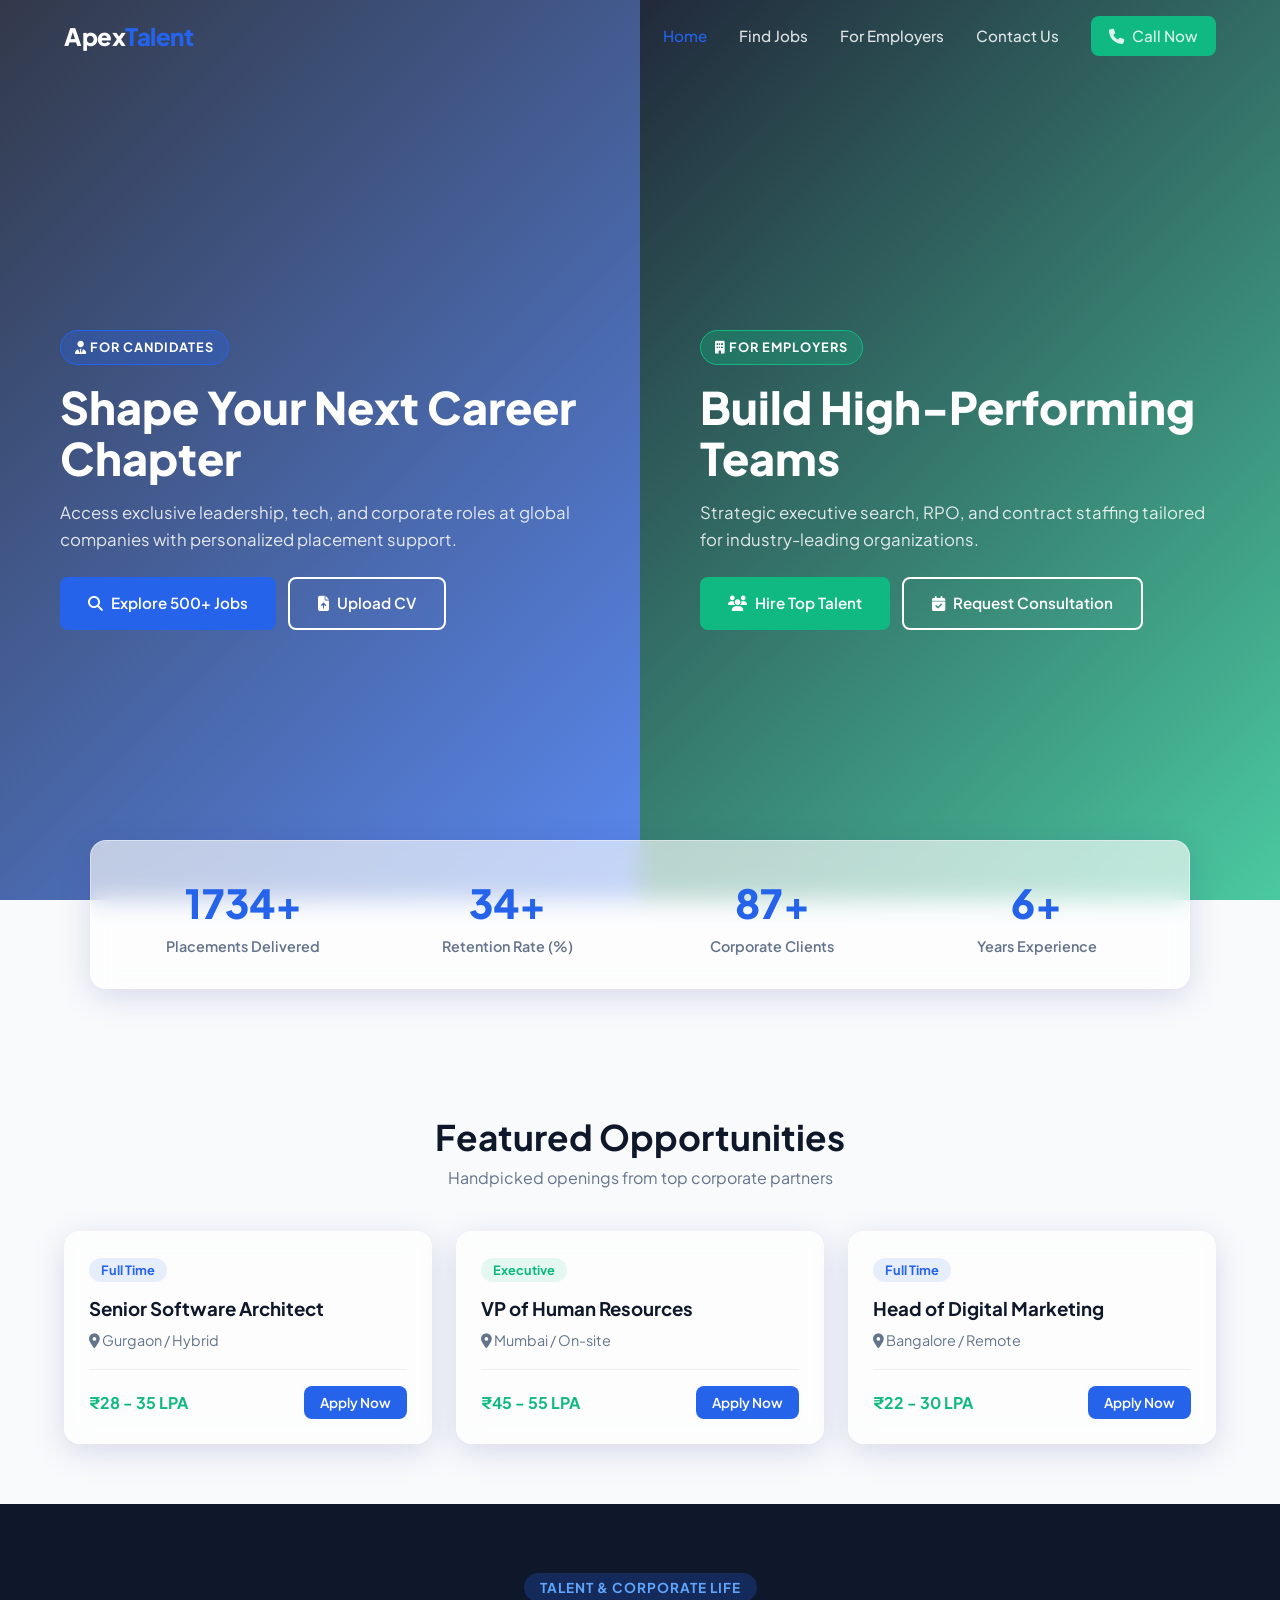
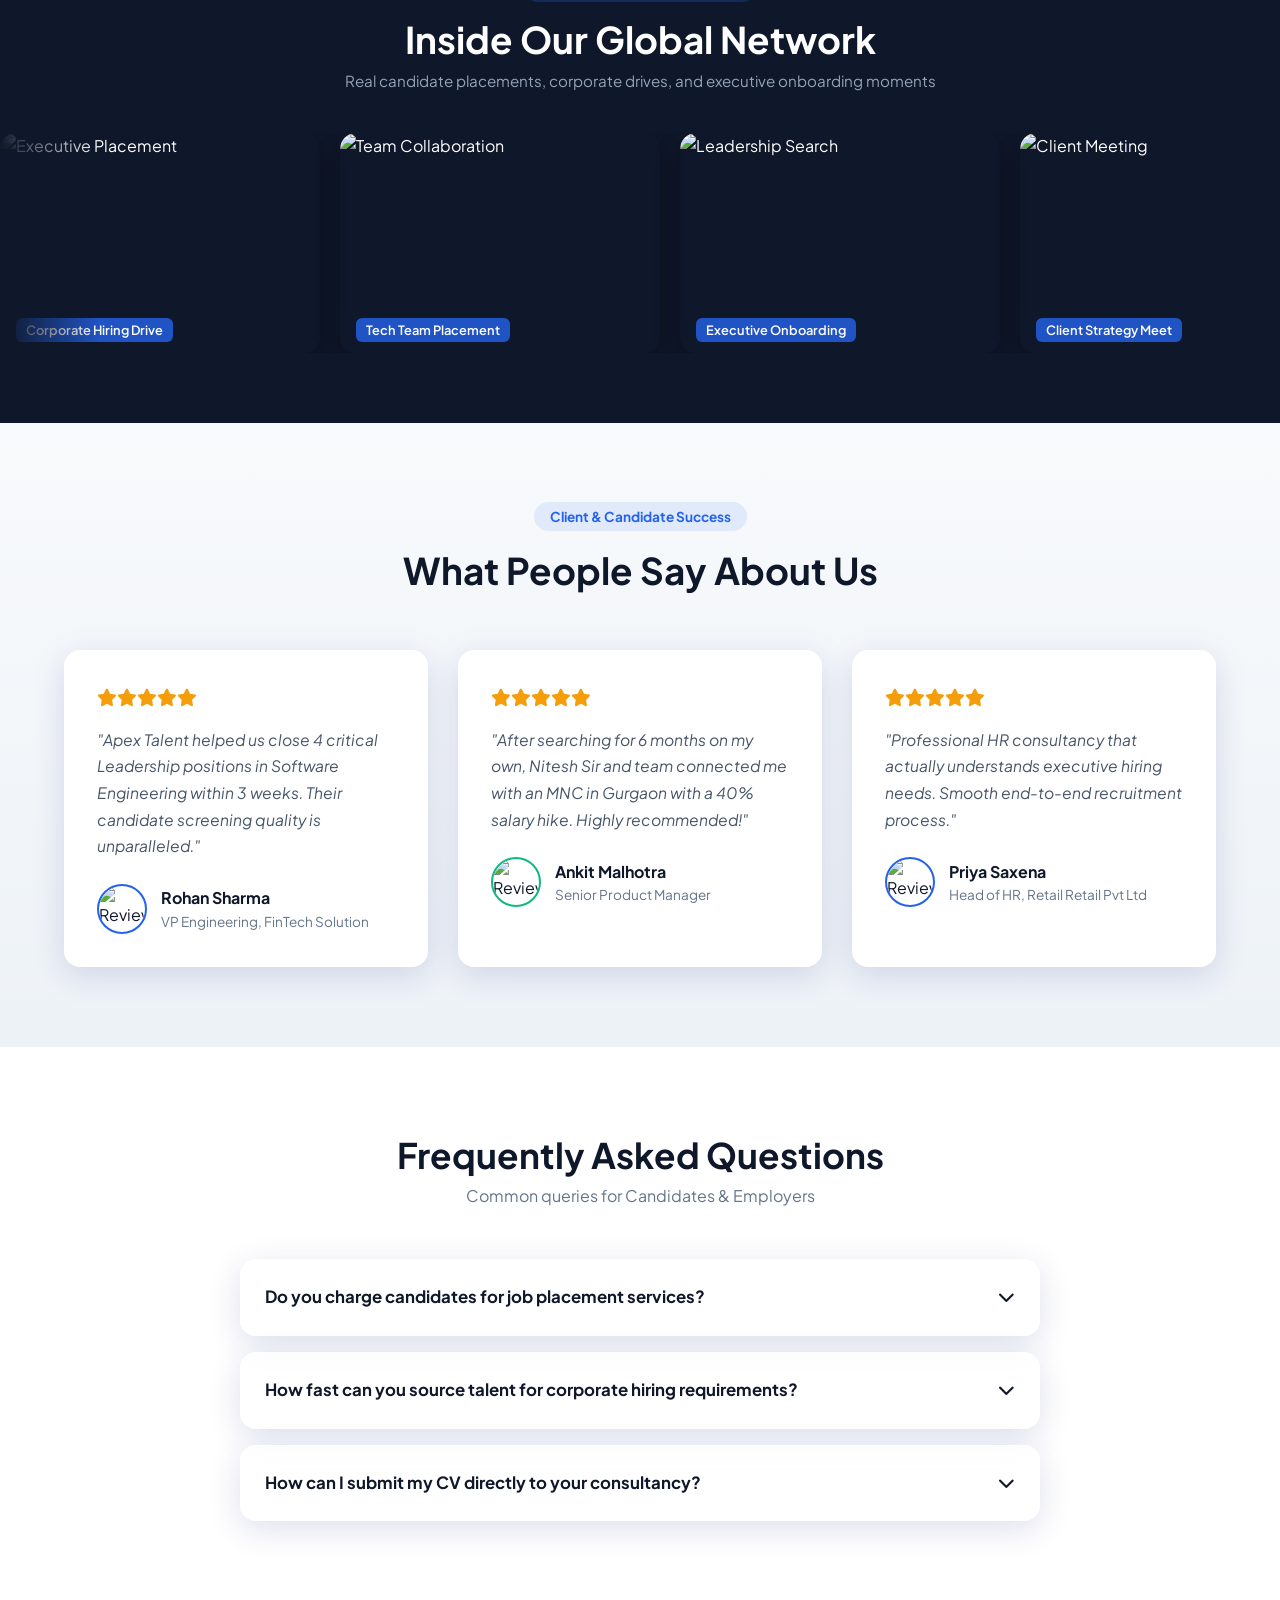
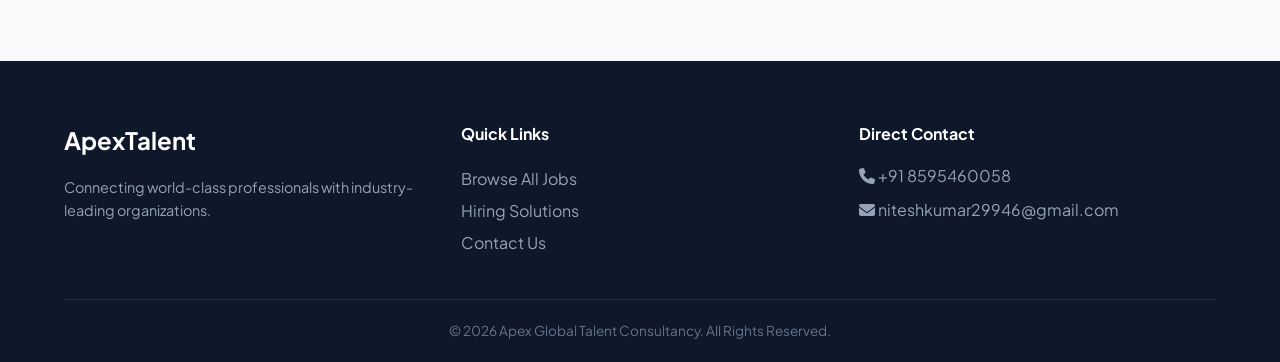
==== index.html @ 98fe1276 "inital commit" ====
<!DOCTYPE html>
<html lang="en">
<head>
  <meta charset="UTF-8">
  <meta name="viewport" content="width=device-width, initial-scale=1.0">
  <title>Apex Global Talent | Premier Recruitment & HR Consultancy</title>
  <link rel="icon" type="image/png" href="logo.png">
  <!-- Open Graph Meta Tags for Social Preview (WhatsApp / LinkedIn / Twitter) -->
  <meta property="og:title" content="Apex Global Talent - Hire Top Professionals & Find Dream Jobs">
  <meta property="og:description" content="Leading HR consultancy connecting top-tier corporate clients with exceptional talent worldwide. Explore premium job openings or recruit leadership talent today.">
  <meta property="og:image" content="https://images.unsplash.com/photo-1522071820081-009f0129c71c?auto=format&fit=crop&w=1200&q=80">
  <meta property="og:url" content="https://www.apexglobaltalent.com">
  <meta property="og:type" content="website">

  <!-- FontAwesome Icons & Stylesheet -->
  <link rel="stylesheet" href="https://cdnjs.cloudflare.com/ajax/libs/font-awesome/6.4.0/css/all.min.css">
  <link rel="stylesheet" href="style.css">
</head>
<body>

  <!-- Sticky Navbar -->
  <nav class="navbar" id="navbar">
    <a href="index.html" class="logo">Apex<span>Talent</span></a>
    <ul class="nav-links">
      <li><a href="index.html" class="active">Home</a></li>
      <li><a href="jobs.html">Find Jobs</a></li>
      <li><a href="employers.html">For Employers</a></li>
      <li><a href="contact.html">Contact Us</a></li>
      <li><a href="tel:8595460058" class="btn btn-emerald" style="padding: 8px 18px;"><i class="fa-solid fa-phone"></i> Call Now</a></li>
    </ul>
  </nav>

  <!-- Dual Split-Screen Hero Section -->
  <section class="hero-split">
    <!-- Left Pane: Job Seekers / Candidates -->
    <div class="split-pane pane-candidate">
      <div class="pane-content">
        <span class="pane-badge candidate-badge"><i class="fa-solid fa-user-tie"></i> For Candidates</span>
        <h1>Shape Your Next Career Chapter</h1>
        <p>Access exclusive leadership, tech, and corporate roles at global companies with personalized placement support.</p>
        <div style="display: flex; gap: 12px; flex-wrap: wrap;">
          <a href="jobs.html" class="btn btn-blue"><i class="fa-solid fa-magnifying-glass"></i> Explore 500+ Jobs</a>
          <a href="contact.html" class="btn btn-outline-light"><i class="fa-solid fa-file-arrow-up"></i> Upload CV</a>
        </div>
      </div>
    </div>

    <!-- Right Pane: Clients / Employers -->
    <div class="split-pane pane-employer">
      <div class="pane-content">
        <span class="pane-badge employer-badge"><i class="fa-solid fa-building"></i> For Employers</span>
        <h1>Build High-Performing Teams</h1>
        <p>Strategic executive search, RPO, and contract staffing tailored for industry-leading organizations.</p>
        <div style="display: flex; gap: 12px; flex-wrap: wrap;">
          <a href="employers.html" class="btn btn-emerald"><i class="fa-solid fa-users"></i> Hire Top Talent</a>
          <a href="contact.html" class="btn btn-outline-light"><i class="fa-solid fa-calendar-check"></i> Request Consultation</a>
        </div>
      </div>
    </div>
  </section>

  <!-- Live Animated Stats Bar -->
  <section style="padding: 0 5%;">
    <div class="stats-bar glass-card">
      <div class="stat-item">
        <h2 class="counter" data-target="5000">0</h2>
        <p>Placements Delivered</p>
      </div>
      <div class="stat-item">
        <h2 class="counter" data-target="98">0</h2>
        <p>Retention Rate (%)</p>
      </div>
      <div class="stat-item">
        <h2 class="counter" data-target="250">0</h2>
        <p>Corporate Clients</p>
      </div>
      <div class="stat-item">
        <h2 class="counter" data-target="15">0</h2>
        <p>Years Experience</p>
      </div>
    </div>
  </section>

  <!-- Featured Jobs (Glassmorphic Cards Preview) -->
  <section style="padding: 60px 5%;">
    <div style="text-align: center; margin-bottom: 40px;">
      <h2 style="font-size: 2.2rem; color: var(--primary-navy);">Featured Opportunities</h2>
      <p style="color: var(--text-muted);">Handpicked openings from top corporate partners</p>
    </div>

    <div style="display: grid; grid-template-columns: repeat(auto-fit, minmax(300px, 1fr)); gap: 24px; max-width: 1200px; margin: 0 auto;">
      
      <!-- Card 1 -->
      <div class="glass-card" style="padding: 24px;">
        <span style="background: rgba(37,99,235,0.1); color: var(--accent-blue); padding: 4px 12px; border-radius: 20px; font-size: 0.8rem; font-weight: 700;">Full Time</span>
        <h3 style="margin: 12px 0 6px; color: var(--primary-navy);">Senior Software Architect</h3>
        <p style="color: var(--text-muted); font-size: 0.9rem;"><i class="fa-solid fa-location-dot"></i> Gurgaon / Hybrid</p>
        <hr style="margin: 16px 0; border: none; border-top: 1px solid rgba(0,0,0,0.06);">
        <div style="display: flex; justify-content: space-between; align-items: center;">
          <span style="font-weight: 700; color: var(--accent-emerald);">₹28 - 35 LPA</span>
          <a href="jobs.html" class="btn btn-blue" style="padding: 6px 16px; font-size: 0.85rem;">Apply Now</a>
        </div>
      </div>

      <!-- Card 2 -->
      <div class="glass-card" style="padding: 24px;">
        <span style="background: rgba(16,185,129,0.1); color: var(--accent-emerald); padding: 4px 12px; border-radius: 20px; font-size: 0.8rem; font-weight: 700;">Executive</span>
        <h3 style="margin: 12px 0 6px; color: var(--primary-navy);">VP of Human Resources</h3>
        <p style="color: var(--text-muted); font-size: 0.9rem;"><i class="fa-solid fa-location-dot"></i> Mumbai / On-site</p>
        <hr style="margin: 16px 0; border: none; border-top: 1px solid rgba(0,0,0,0.06);">
        <div style="display: flex; justify-content: space-between; align-items: center;">
          <span style="font-weight: 700; color: var(--accent-emerald);">₹45 - 55 LPA</span>
          <a href="jobs.html" class="btn btn-blue" style="padding: 6px 16px; font-size: 0.85rem;">Apply Now</a>
        </div>
      </div>

      <!-- Card 3 -->
      <div class="glass-card" style="padding: 24px;">
        <span style="background: rgba(37,99,235,0.1); color: var(--accent-blue); padding: 4px 12px; border-radius: 20px; font-size: 0.8rem; font-weight: 700;">Full Time</span>
        <h3 style="margin: 12px 0 6px; color: var(--primary-navy);">Head of Digital Marketing</h3>
        <p style="color: var(--text-muted); font-size: 0.9rem;"><i class="fa-solid fa-location-dot"></i> Bangalore / Remote</p>
        <hr style="margin: 16px 0; border: none; border-top: 1px solid rgba(0,0,0,0.06);">
        <div style="display: flex; justify-content: space-between; align-items: center;">
          <span style="font-weight: 700; color: var(--accent-emerald);">₹22 - 30 LPA</span>
          <a href="jobs.html" class="btn btn-blue" style="padding: 6px 16px; font-size: 0.85rem;">Apply Now</a>
        </div>
      </div>

    </div>
  </section>


  <!-- ==========================================================================
     NEW SECTION 1: MOVING PARTNER LOGOS & GALLERY MARQUEE
     ========================================================================== -->
<!-- ==========================================================================
     NEW INFINITE IMAGE GALLERY MARQUEE (UNSPLASH HD)
     ========================================================================== -->
<section style="padding: 70px 0; background: #0f172a; overflow: hidden; color: #fff;">
  <div style="text-align: center; margin-bottom: 40px; padding: 0 5%;">
    <span style="background: rgba(37,99,235,0.25); color: #60a5fa; padding: 6px 16px; border-radius: 20px; font-size: 0.85rem; font-weight: 700; text-transform: uppercase; letter-spacing: 1px;">Talent & Corporate Life</span>
    <h2 style="font-size: 2.3rem; color: #ffffff; margin-top: 10px;">Inside Our Global Network</h2>
    <p style="color: #94a3b8; font-size: 0.95rem;">Real candidate placements, corporate drives, and executive onboarding moments</p>
  </div>

  <div class="photo-marquee">
    <div class="photo-track">
      
      <!-- 6 Original HD Images -->
      <div class="photo-card">
        <img src="https://images.unsplash.com/photo-1573496359142-b8d87734a5a2?auto=format&fit=crop&w=600&q=80" alt="Executive Placement">
        <div class="photo-overlay"><span>Corporate Hiring Drive</span></div>
      </div>
      <div class="photo-card">
        <img src="https://images.unsplash.com/photo-1522071820081-009f0129c71c?auto=format&fit=crop&w=600&q=80" alt="Team Collaboration">
        <div class="photo-overlay"><span>Tech Team Placement</span></div>
      </div>
      <div class="photo-card">
        <img src="https://images.unsplash.com/photo-1560250097-0b93528c311a?auto=format&fit=crop&w=600&q=80" alt="Leadership Search">
        <div class="photo-overlay"><span>Executive Onboarding</span></div>
      </div>
      <div class="photo-card">
        <img src="https://images.unsplash.com/photo-1551836022-d5d88e9218df?auto=format&fit=crop&w=600&q=80" alt="Client Meeting">
        <div class="photo-overlay"><span>Client Strategy Meet</span></div>
      </div>
      <div class="photo-card">
        <img src="https://images.unsplash.com/photo-1573497019940-1c28c88b4f3e?auto=format&fit=crop&w=600&q=80" alt="Candidate Interview">
        <div class="photo-overlay"><span>HR Advisory Session</span></div>
      </div>
      <div class="photo-card">
        <img src="https://images.unsplash.com/photo-1600880292203-757bb62b4baf?auto=format&fit=crop&w=600&q=80" alt="Office Culture">
        <div class="photo-overlay"><span>Corporate Leadership Meet</span></div>
      </div>

      <!-- EXACT DUPLICATE FOR SEAMLESS 100% INFINITE LOOP -->
      <div class="photo-card">
        <img src="https://images.unsplash.com/photo-1573496359142-b8d87734a5a2?auto=format&fit=crop&w=600&q=80" alt="Executive Placement">
        <div class="photo-overlay"><span>Corporate Hiring Drive</span></div>
      </div>
      <div class="photo-card">
        <img src="https://images.unsplash.com/photo-1522071820081-009f0129c71c?auto=format&fit=crop&w=600&q=80" alt="Team Collaboration">
        <div class="photo-overlay"><span>Tech Team Placement</span></div>
      </div>
      <div class="photo-card">
        <img src="https://images.unsplash.com/photo-1560250097-0b93528c311a?auto=format&fit=crop&w=600&q=80" alt="Leadership Search">
        <div class="photo-overlay"><span>Executive Onboarding</span></div>
      </div>
      <div class="photo-card">
        <img src="https://images.unsplash.com/photo-1551836022-d5d88e9218df?auto=format&fit=crop&w=600&q=80" alt="Client Meeting">
        <div class="photo-overlay"><span>Client Strategy Meet</span></div>
      </div>
      <div class="photo-card">
        <img src="https://images.unsplash.com/photo-1573497019940-1c28c88b4f3e?auto=format&fit=crop&w=600&q=80" alt="Candidate Interview">
        <div class="photo-overlay"><span>HR Advisory Session</span></div>
      </div>
      <div class="photo-card">
        <img src="https://images.unsplash.com/photo-1600880292203-757bb62b4baf?auto=format&fit=crop&w=600&q=80" alt="Office Culture">
        <div class="photo-overlay"><span>Corporate Leadership Meet</span></div>
      </div>

    </div>
  </div>
</section>

<!-- ==========================================================================
     NEW SECTION 2: PREMIUM TESTIMONIALS & RATING CARDS
     ========================================================================== -->
<section style="padding: 80px 5%; background: linear-gradient(180deg, #f8fafc 0%, #edf2f7 100%);">
  <div style="text-align: center; margin-bottom: 50px;">
    <span style="background: rgba(37,99,235,0.1); color: var(--accent-blue); padding: 6px 16px; border-radius: 20px; font-size: 0.85rem; font-weight: 700;">Client & Candidate Success</span>
    <h2 style="font-size: 2.3rem; color: var(--primary-navy); margin-top: 12px;">What People Say About Us</h2>
  </div>

  <div style="display: grid; grid-template-columns: repeat(auto-fit, minmax(320px, 1fr)); gap: 30px; max-width: 1200px; margin: 0 auto;">
    
    <!-- Review Card 1 -->
    <div class="glass-card testimonial-card" style="padding: 32px; background: #ffffff;">
      <div style="color: #f59e0b; margin-bottom: 16px; font-size: 1.1rem;">
        <i class="fa-solid fa-star"></i><i class="fa-solid fa-star"></i><i class="fa-solid fa-star"></i><i class="fa-solid fa-star"></i><i class="fa-solid fa-star"></i>
      </div>
      <p style="color: #475569; font-size: 0.98rem; font-style: italic; margin-bottom: 24px; line-height: 1.7;">
        "Apex Talent helped us close 4 critical Leadership positions in Software Engineering within 3 weeks. Their candidate screening quality is unparalleled."
      </p>
      <div style="display: flex; align-items: center; gap: 14px;">
        <img src="https://images.unsplash.com/photo-1534528741775-53994a69daeb?auto=format&fit=crop&w=150&q=80" alt="Reviewer" style="width: 50px; height: 50px; border-radius: 50%; object-fit: cover; border: 2px solid var(--accent-blue);">
        <div>
          <h4 style="color: var(--primary-navy); font-size: 1rem;">Rohan Sharma</h4>
          <p style="color: var(--text-muted); font-size: 0.85rem;">VP Engineering, FinTech Solution</p>
        </div>
      </div>
    </div>

    <!-- Review Card 2 -->
    <div class="glass-card testimonial-card" style="padding: 32px; background: #ffffff;">
      <div style="color: #f59e0b; margin-bottom: 16px; font-size: 1.1rem;">
        <i class="fa-solid fa-star"></i><i class="fa-solid fa-star"></i><i class="fa-solid fa-star"></i><i class="fa-solid fa-star"></i><i class="fa-solid fa-star"></i>
      </div>
      <p style="color: #475569; font-size: 0.98rem; font-style: italic; margin-bottom: 24px; line-height: 1.7;">
        "After searching for 6 months on my own, Nitesh Sir and team connected me with an MNC in Gurgaon with a 40% salary hike. Highly recommended!"
      </p>
      <div style="display: flex; align-items: center; gap: 14px;">
        <img src="https://images.unsplash.com/photo-1507003211169-0a1dd7228f2d?auto=format&fit=crop&w=150&q=80" alt="Reviewer" style="width: 50px; height: 50px; border-radius: 50%; object-fit: cover; border: 2px solid var(--accent-emerald);">
        <div>
          <h4 style="color: var(--primary-navy); font-size: 1rem;">Ankit Malhotra</h4>
          <p style="color: var(--text-muted); font-size: 0.85rem;">Senior Product Manager</p>
        </div>
      </div>
    </div>

    <!-- Review Card 3 -->
    <div class="glass-card testimonial-card" style="padding: 32px; background: #ffffff;">
      <div style="color: #f59e0b; margin-bottom: 16px; font-size: 1.1rem;">
        <i class="fa-solid fa-star"></i><i class="fa-solid fa-star"></i><i class="fa-solid fa-star"></i><i class="fa-solid fa-star"></i><i class="fa-solid fa-star"></i>
      </div>
      <p style="color: #475569; font-size: 0.98rem; font-style: italic; margin-bottom: 24px; line-height: 1.7;">
        "Professional HR consultancy that actually understands executive hiring needs. Smooth end-to-end recruitment process."
      </p>
      <div style="display: flex; align-items: center; gap: 14px;">
        <img src="https://images.unsplash.com/photo-1573497019940-1c28c88b4f3e?auto=format&fit=crop&w=150&q=80" alt="Reviewer" style="width: 50px; height: 50px; border-radius: 50%; object-fit: cover; border: 2px solid var(--accent-blue);">
        <div>
          <h4 style="color: var(--primary-navy); font-size: 1rem;">Priya Saxena</h4>
          <p style="color: var(--text-muted); font-size: 0.85rem;">Head of HR, Retail Retail Pvt Ltd</p>
        </div>
      </div>
    </div>

  </div>
</section>

<!-- ==========================================================================
     NEW SECTION 3: FAQ ACCORDION SECTION
     ========================================================================== -->
<!-- FAQ Section Code -->
<section style="padding: 80px 5%; background: #ffffff;">
  <div style="text-align: center; margin-bottom: 50px;">
    <h2 style="font-size: 2.2rem; color: var(--primary-navy);">Frequently Asked Questions</h2>
    <p style="color: var(--text-muted);">Common queries for Candidates & Employers</p>
  </div>

  <div style="max-width: 800px; margin: 0 auto; display: flex; flex-direction: column; gap: 16px;">
    
    <!-- Item 1 -->
    <div class="faq-item glass-card faq-card" style="padding: 24px; cursor: pointer;">
      <div class="faq-question" style="display: flex; justify-content: space-between; align-items: center; font-weight: 700; color: var(--primary-navy); font-size: 1.05rem;">
        <span>Do you charge candidates for job placement services?</span>
        <i class="fa-solid fa-chevron-down faq-icon" style="transition: transform 0.3s ease;"></i>
      </div>
      <div class="faq-answer" style="display: none; padding-top: 14px; color: #64748b; font-size: 0.95rem; border-top: 1px solid #f1f5f9; margin-top: 12px;">
        No, our career advisory and recruitment services are 100% free for job candidates. All service charges are handled directly by hiring corporate clients.
      </div>
    </div>

    <!-- Item 2 -->
    <div class="faq-item glass-card faq-card" style="padding: 24px; cursor: pointer;">
      <div class="faq-question" style="display: flex; justify-content: space-between; align-items: center; font-weight: 700; color: var(--primary-navy); font-size: 1.05rem;">
        <span>How fast can you source talent for corporate hiring requirements?</span>
        <i class="fa-solid fa-chevron-down faq-icon" style="transition: transform 0.3s ease;"></i>
      </div>
      <div class="faq-answer" style="display: none; padding-top: 14px; color: #64748b; font-size: 0.95rem; border-top: 1px solid #f1f5f9; margin-top: 12px;">
        For lateral and mid-management roles, we present pre-screened candidate profiles within 48 to 72 hours. Executive headhunting searches typically take 1 to 2 weeks.
      </div>
    </div>

    <!-- Item 3 -->
    <div class="faq-item glass-card faq-card" style="padding: 24px; cursor: pointer;">
      <div class="faq-question" style="display: flex; justify-content: space-between; align-items: center; font-weight: 700; color: var(--primary-navy); font-size: 1.05rem;">
        <span>How can I submit my CV directly to your consultancy?</span>
        <i class="fa-solid fa-chevron-down faq-icon" style="transition: transform 0.3s ease;"></i>
      </div>
      <div class="faq-answer" style="display: none; padding-top: 14px; color: #64748b; font-size: 0.95rem; border-top: 1px solid #f1f5f9; margin-top: 12px;">
        You can directly mail your updated CV to <strong>niteshkumar29946@gmail.com</strong> or call us directly at <strong>+91 8595460058</strong>.
      </div>
    </div>

  </div>
</section>

  <!-- Modern Footer -->
  <footer style="background: var(--primary-navy); color: #fff; padding: 60px 5% 20px; margin-top: 60px;">
    <div style="max-width: 1200px; margin: 0 auto; display: grid; grid-template-columns: repeat(auto-fit, minmax(220px, 1fr)); gap: 40px;">
      
      <div>
        <h3 style="font-size: 1.5rem; margin-bottom: 16px;">Apex<span>Talent</span></h3>
        <p style="color: #94a3b8; font-size: 0.9rem;">Connecting world-class professionals with industry-leading organizations.</p>
      </div>

      <div>
        <h4 style="margin-bottom: 16px;">Quick Links</h4>
        <ul style="list-style: none; line-height: 2;">
          <li><a href="jobs.html" style="color: #94a3b8; text-decoration: none;">Browse All Jobs</a></li>
          <li><a href="employers.html" style="color: #94a3b8; text-decoration: none;">Hiring Solutions</a></li>
          <li><a href="contact.html" style="color: #94a3b8; text-decoration: none;">Contact Us</a></li>
        </ul>
      </div>

      <div>
        <h4 style="margin-bottom: 16px;">Direct Contact</h4>
        <p style="color: #94a3b8; margin-bottom: 8px;"><i class="fa-solid fa-phone"></i> +91 8595460058</p>
        <p style="color: #94a3b8; margin-bottom: 8px;"><i class="fa-solid fa-envelope"></i> niteshkumar29946@gmail.com</p>
      </div>

    </div>
    <div style="text-align: center; margin-top: 40px; padding-top: 20px; border-top: 1px solid rgba(255,255,255,0.1); color: #64748b; font-size: 0.85rem;">
      &copy; 2026 Apex Global Talent Consultancy. All Rights Reserved.
    </div>
  </footer>

  <script src="main.js"></script>
</body>
</html>
---- style.css ----
/* ==========================================================================
   GLOBAL DESIGN SYSTEM & THEME VARIABLES
   ========================================================================== */
@import url('https://fonts.googleapis.com/css2?family=Plus+Jakarta+Sans:wght@300;400;500;600;700;800&display=swap');

:root {
  /* Color Palette */
  --primary-navy: #0f172a;
  --secondary-navy: #1e293b;
  --accent-blue: #2563eb;
  --accent-blue-hover: #1d4ed8;
  --accent-emerald: #10b981;
  --accent-emerald-hover: #059669;
  --text-main: #0f172a;
  --text-muted: #64748b;
  --text-light: #f8fafc;
  --bg-light: #f8fafc;
  --card-bg: rgba(255, 255, 255, 0.85);
  --glass-bg: rgba(255, 255, 255, 0.65);
  --glass-border: rgba(255, 255, 255, 0.4);
  
  /* Typography */
  --font-main: 'Plus Jakarta Sans', sans-serif;
  
  /* Shadows & Transitions */
  --shadow-sm: 0 2px 8px rgba(15, 23, 42, 0.05);
  --shadow-md: 0 8px 24px rgba(15, 23, 42, 0.08);
  --shadow-lg: 0 16px 32px rgba(15, 23, 42, 0.12);
  --shadow-glass: 0 8px 32px 0 rgba(31, 38, 135, 0.15);
  --transition: all 0.3s cubic-bezier(0.4, 0, 0.2, 1);
}

* {
  margin: 0;
  padding: 0;
  box-sizing: border-box;
  font-family: var(--font-main);
}

body {
  background-color: var(--bg-light);
  color: var(--text-main);
  overflow-x: hidden;
  line-height: 1.6;
}

/* Glassmorphism Card Effect */
.glass-card {
  background: var(--glass-bg);
  backdrop-filter: blur(12px);
  -webkit-backdrop-filter: blur(12px);
  border: 1px solid var(--glass-border);
  border-radius: 16px;
  box-shadow: var(--shadow-glass);
}

.glass-card-dark {
  background: rgba(15, 23, 42, 0.75);
  backdrop-filter: blur(12px);
  -webkit-backdrop-filter: blur(12px);
  border: 1px solid rgba(255, 255, 255, 0.1);
  border-radius: 16px;
  color: var(--text-light);
}

/* Buttons */
.btn {
  display: inline-flex;
  align-items: center;
  justify-content: center;
  gap: 8px;
  padding: 12px 28px;
  font-weight: 600;
  border-radius: 8px;
  text-decoration: none;
  cursor: pointer;
  transition: var(--transition);
  border: none;
  font-size: 0.95rem;
}

.btn-blue {
  background-color: var(--accent-blue);
  color: #fff;
}

.btn-blue:hover {
  background-color: var(--accent-blue-hover);
  transform: translateY(-2px);
  box-shadow: 0 6px 20px rgba(37, 99, 235, 0.35);
}

.btn-emerald {
  background-color: var(--accent-emerald);
  color: #fff;
}

.btn-emerald:hover {
  background-color: var(--accent-emerald-hover);
  transform: translateY(-2px);
  box-shadow: 0 6px 20px rgba(16, 185, 129, 0.35);
}

.btn-outline-light {
  background: transparent;
  border: 2px solid #fff;
  color: #fff;
}

.btn-outline-light:hover {
  background: #fff;
  color: var(--primary-navy);
}

/* Sticky Header & Navbar */
.navbar {
  position: fixed;
  top: 0;
  left: 0;
  width: 100%;
  z-index: 1000;
  padding: 16px 5%;
  display: flex;
  justify-content: space-between;
  align-items: center;
  transition: var(--transition);
}

.navbar.scrolled {
  background: rgba(255, 255, 255, 0.9);
  backdrop-filter: blur(15px);
  box-shadow: var(--shadow-sm);
  padding: 12px 5%;
}

.navbar .logo {
  font-size: 1.5rem;
  font-weight: 800;
  color: #fff;
  text-decoration: none;
  letter-spacing: -0.5px;
}

.navbar.scrolled .logo {
  color: var(--primary-navy);
}

.navbar .logo span {
  color: var(--accent-blue);
}

.nav-links {
  display: flex;
  gap: 32px;
  list-style: none;
  align-items: center;
}

.nav-links a {
  text-decoration: none;
  color: rgba(255, 255, 255, 0.85);
  font-weight: 500;
  transition: var(--transition);
  font-size: 0.95rem;
}

.navbar.scrolled .nav-links a {
  color: var(--secondary-navy);
}

.nav-links a:hover,
.nav-links a.active {
  color: var(--accent-blue) !important;
}

/* ==========================================================================
   DUAL SPLIT-SCREEN HERO SECTION
   ========================================================================== */
.hero-split {
  display: flex;
  width: 100vw;
  height: 100vh;
  position: relative;
  overflow: hidden;
}

.split-pane {
  flex: 1;
  position: relative;
  display: flex;
  align-items: center;
  justify-content: center;
  padding: 100px 50px 40px;
  transition: flex 0.6s cubic-bezier(0.25, 1, 0.5, 1);
  background-size: cover;
  background-position: center;
}

.split-pane::before {
  content: '';
  position: absolute;
  top: 0; left: 0; right: 0; bottom: 0;
  transition: var(--transition);
}

/* Candidate Side Pane */
.pane-candidate {
  background-image: url('https://images.unsplash.com/photo-1573496359142-b8d87734a5a2?auto=format&fit=crop&w=1600&q=80');
}
.pane-candidate::before {
  background: linear-gradient(135deg, rgba(15, 23, 42, 0.85) 0%, rgba(37, 99, 235, 0.75) 100%);
}

/* Employer Side Pane */
.pane-employer {
  background-image: url('https://images.unsplash.com/photo-1600880292203-757bb62b4baf?auto=format&fit=crop&w=1600&q=80');
}
.pane-employer::before {
  background: linear-gradient(135deg, rgba(15, 23, 42, 0.92) 0%, rgba(16, 185, 129, 0.75) 100%);
}

/* Hover Expand Effect */
.hero-split:hover .split-pane { flex: 0.8; }
.hero-split .split-pane:hover { flex: 1.2; }

.pane-content {
  position: relative;
  z-index: 2;
  color: #fff;
  max-width: 520px;
}

.pane-badge {
  display: inline-block;
  padding: 6px 14px;
  border-radius: 20px;
  font-size: 0.8rem;
  font-weight: 700;
  text-transform: uppercase;
  letter-spacing: 1px;
  margin-bottom: 16px;
}

.candidate-badge { background: rgba(37, 99, 235, 0.3); border: 1px solid var(--accent-blue); }
.employer-badge { background: rgba(16, 185, 129, 0.3); border: 1px solid var(--accent-emerald); }

.pane-content h1 {
  font-size: 2.8rem;
  font-weight: 800;
  line-height: 1.15;
  margin-bottom: 16px;
}

.pane-content p {
  font-size: 1.05rem;
  color: rgba(255, 255, 255, 0.85);
  margin-bottom: 24px;
}

/* ==========================================================================
   STATS BAR & SECTIONS
   ========================================================================== */
.stats-bar {
  display: grid;
  grid-template-columns: repeat(auto-fit, minmax(200px, 1fr));
  gap: 20px;
  margin: -60px auto 60px;
  position: relative;
  z-index: 10;
  max-width: 1100px;
  padding: 30px;
  text-align: center;
}

.stat-item h2 {
  font-size: 2.5rem;
  font-weight: 800;
  color: var(--accent-blue);
}

.stat-item p {
  color: var(--text-muted);
  font-weight: 600;
  font-size: 0.9rem;
}

/* Responsive Styles */
@media (max-width: 992px) {
  .hero-split {
    flex-direction: column;
    height: auto;
    min-height: 100vh;
  }
  .split-pane {
    padding: 120px 24px 60px;
  }
  .hero-split:hover .split-pane,
  .hero-split .split-pane:hover { flex: 1; }
}

/* ==========================================================================
   NEW ADD-ON CSS: MARQUEE GALLERY, TESTIMONIALS & FAQ ACCORDION
   ========================================================================== */

/* 1. Moving Gallery Marquee */
.marquee-container {
  display: flex;
  width: 100%;
  overflow: hidden;
  user-select: none;
}

.marquee-track {
  display: flex;
  gap: 30px;
  animation: scrollMarquee 25s linear infinite;
  white-space: nowrap;
}

.partner-badge {
  background: #f1f5f9;
  padding: 12px 28px;
  border-radius: 40px;
  font-weight: 700;
  color: var(--secondary-navy);
  font-size: 0.95rem;
  display: flex;
  align-items: center;
  gap: 10px;
  border: 1px solid #e2e8f0;
}

@keyframes scrollMarquee {
  0% { transform: translateX(0); }
  100% { transform: translateX(-50%); }
}

/* 2. Testimonial Card Hover Animations */
.testimonial-card {
  transition: transform 0.3s ease, box-shadow 0.3s ease;
}

.testimonial-card:hover {
  transform: translateY(-8px);
  box-shadow: 0 20px 40px rgba(15, 23, 42, 0.12);
}

/* 3. FAQ Active States */
.faq-item.active .faq-icon {
  transform: rotate(180deg);
  color: var(--accent-blue);
}


/* ==========================================================================
   INFINITE IMAGE GALLERY MARQUEE STYLES
   ========================================================================== */

.photo-marquee {
  display: flex;
  width: 100%;
  overflow: hidden;
  position: relative;
  user-select: none;
}

/* Gradient Mask on Edges for Smooth Fade Effect */
.photo-marquee::before,
.photo-marquee::after {
  content: "";
  position: absolute;
  top: 0;
  width: 100px;
  height: 100%;
  z-index: 2;
  pointer-events: none;
}

.photo-marquee::before {
  left: 0;
  background: linear-gradient(to right, #0f172a, transparent);
}

.photo-marquee::after {
  right: 0;
  background: linear-gradient(to left, #0f172a, transparent);
}

.photo-track {
  display: flex;
  gap: 20px;
  width: max-content;
  animation: scrollGallery 30s linear infinite;
}

/* Hover par pause karne ke liye */
.photo-marquee:hover .photo-track {
  animation-play-state: paused;
}

.photo-card {
  position: relative;
  width: 320px;
  height: 220px;
  border-radius: 16px;
  overflow: hidden;
  flex-shrink: 0;
  box-shadow: 0 10px 25px rgba(0, 0, 0, 0.3);
  transition: transform 0.3s ease;
}

.photo-card:hover {
  transform: scale(1.03);
}

.photo-card img {
  width: 100%;
  height: 100%;
  object-fit: cover;
  display: block;
}

/* Hover Overlay Text */
.photo-overlay {
  position: absolute;
  bottom: 0;
  left: 0;
  right: 0;
  background: linear-gradient(to top, rgba(15, 23, 42, 0.9), transparent);
  padding: 20px 16px 12px;
  color: #ffffff;
  font-weight: 600;
  font-size: 0.9rem;
}
.photo-overlay span {
  background: rgba(37, 99, 235, 0.8);
  padding: 4px 10px;
  border-radius: 6px;
  font-size: 0.8rem;
}

/* Infinite Seamless Scroll Animation */
@keyframes scrollGallery {
  0% {
    transform: translateX(0);
  }
  100% {
    transform: translateX(-50%);
  }
}
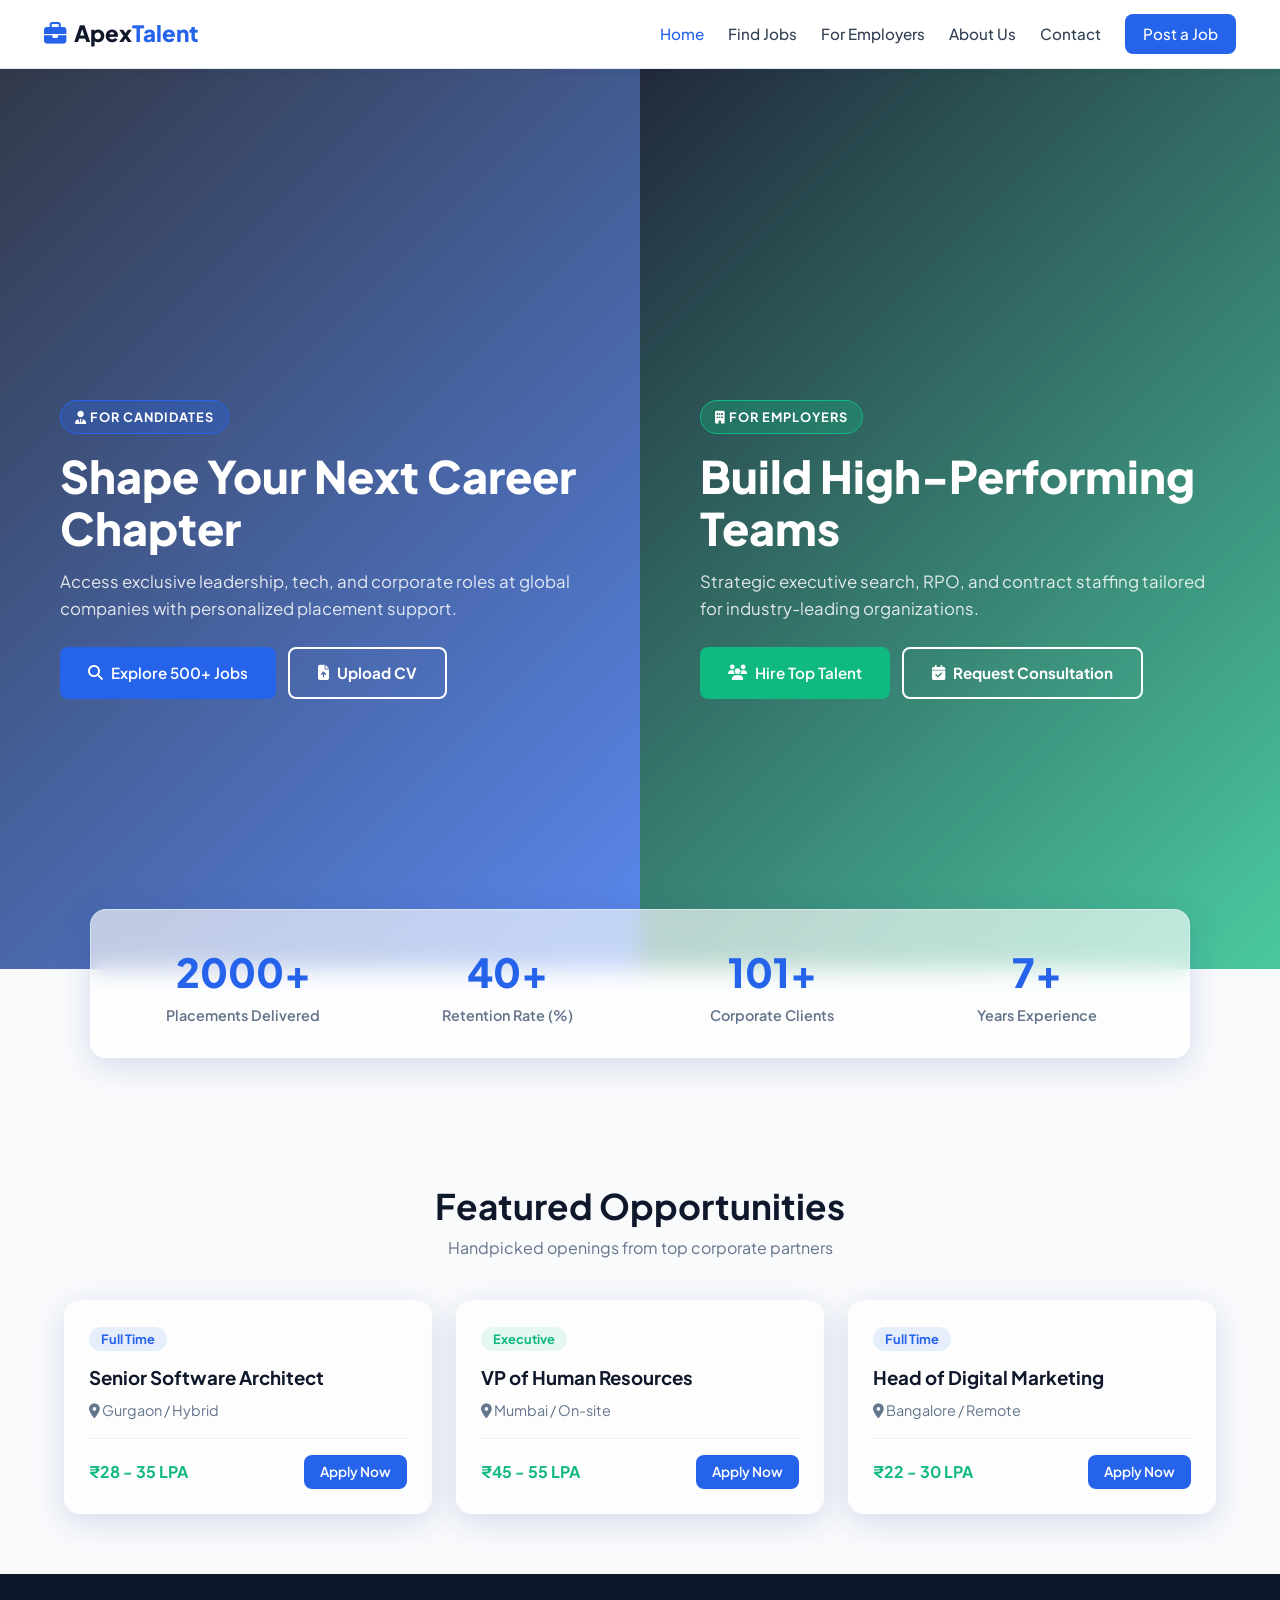
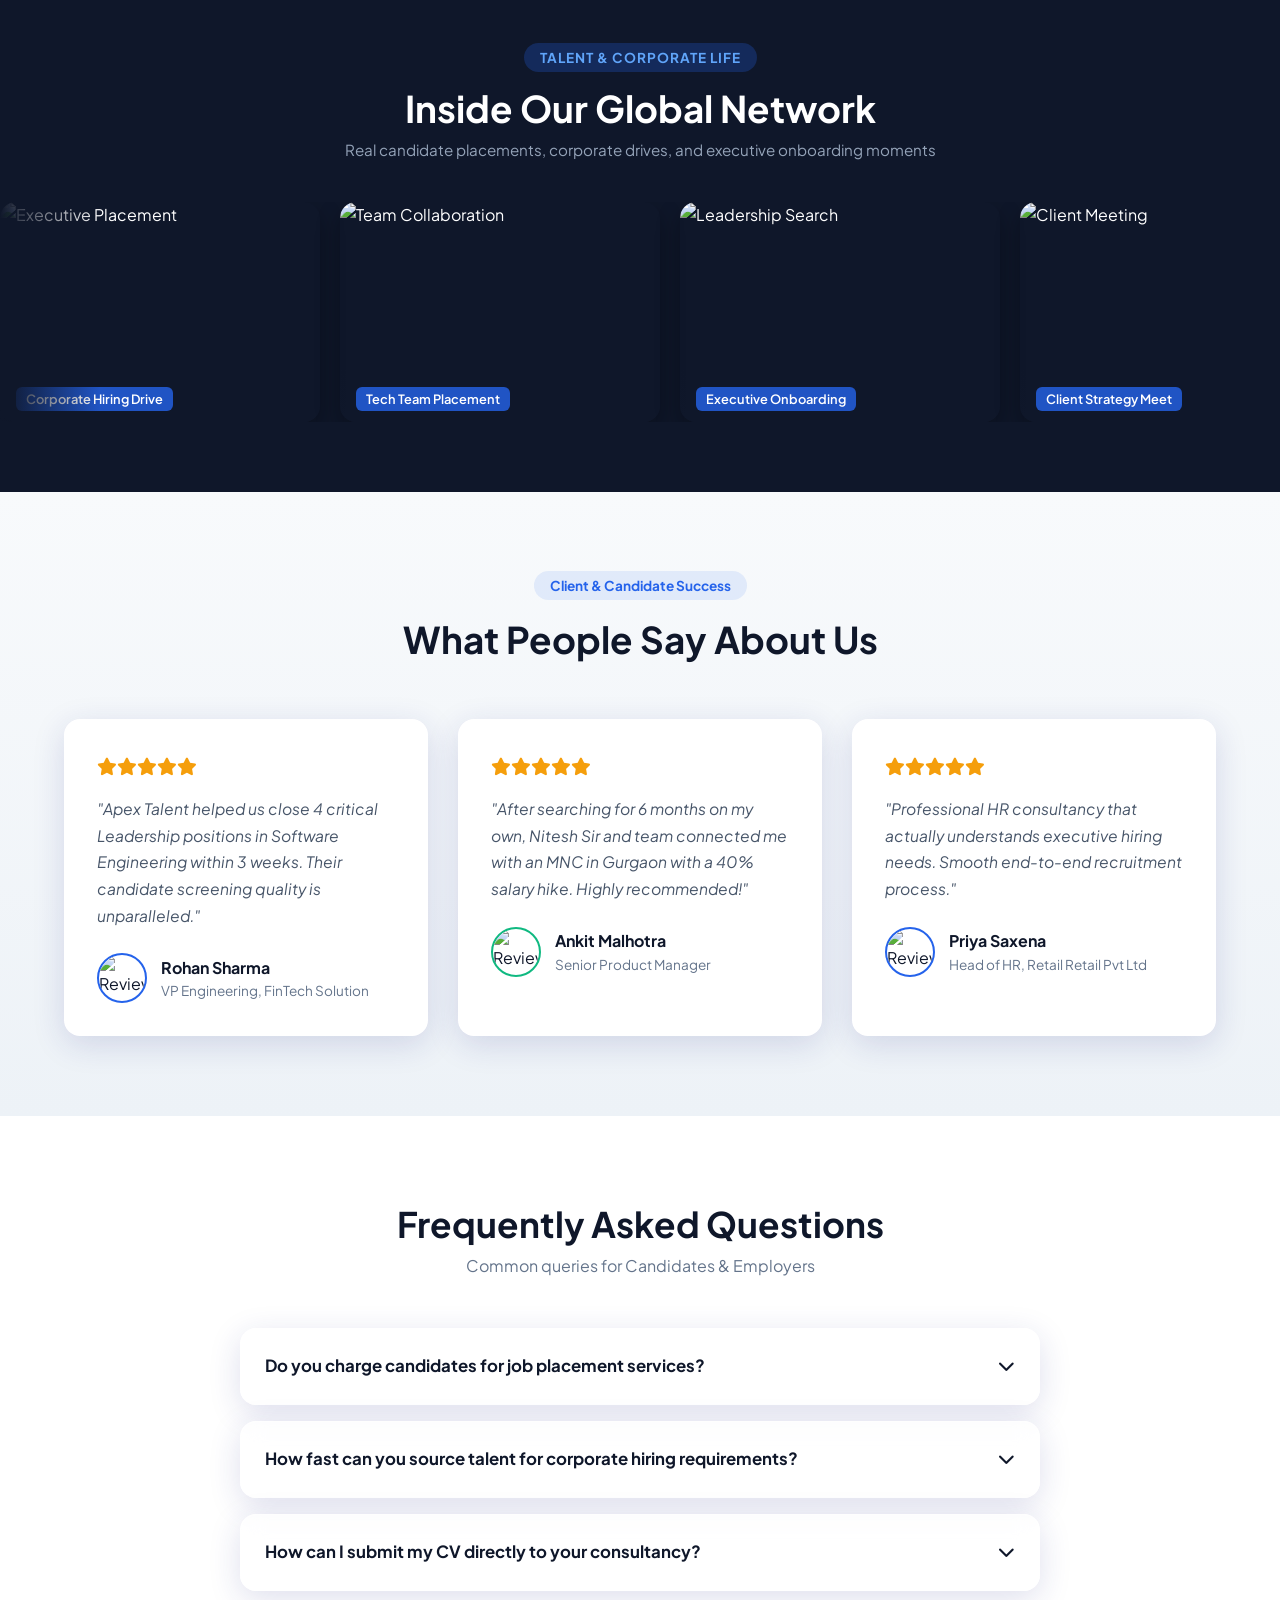
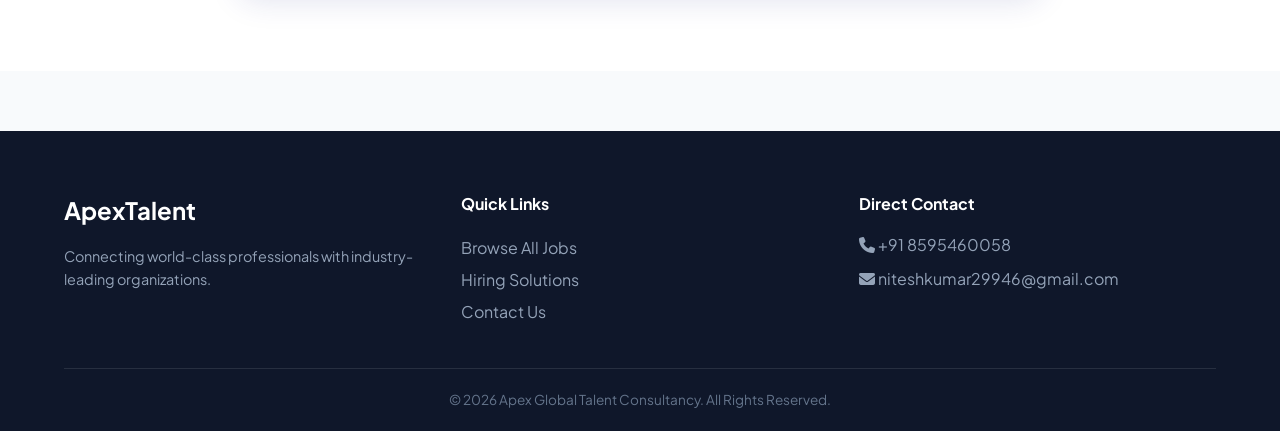
==== commit 0c90e1e0: "added" ====
--- a/index.html
+++ b/index.html
@@ -19,16 +19,35 @@
 <body>
 
   <!-- Sticky Navbar -->
-  <nav class="navbar" id="navbar">
-    <a href="index.html" class="logo">Apex<span>Talent</span></a>
-    <ul class="nav-links">
-      <li><a href="index.html" class="active">Home</a></li>
-      <li><a href="jobs.html">Find Jobs</a></li>
-      <li><a href="employers.html">For Employers</a></li>
-      <li><a href="contact.html">Contact Us</a></li>
-      <li><a href="tel:8595460058" class="btn btn-emerald" style="padding: 8px 18px;"><i class="fa-solid fa-phone"></i> Call Now</a></li>
-    </ul>
-  </nav>
+  <!-- ==========================================================================
+     CLEAN STABLE NAVBAR
+     ========================================================================== -->
+<header class="site-header">
+  <div class="nav-container">
+    
+    <!-- Logo -->
+    <a href="index.html" class="brand-logo">
+      <i class="fa-solid fa-briefcase"></i>
+      <span>Apex<span class="highlight">Talent</span></span>
+    </a>
+
+    <!-- Mobile Hamburger Icon -->
+    <button class="mobile-toggle" id="mobileToggleBtn" aria-label="Toggle menu">
+      <i class="fa-solid fa-bars"></i>
+    </button>
+
+    <!-- Links -->
+    <div class="nav-links" id="navLinksMenu">
+      <a href="index.html" class="nav-link active">Home</a>
+      <a href="jobs.html" class="nav-link">Find Jobs</a>
+      <a href="employers.html" class="nav-link">For Employers</a>
+      <a href="about.html" class="nav-link">About Us</a>
+      <a href="contact.html" class="nav-link">Contact</a>
+      <a href="contact.html" class="nav-btn">Post a Job</a>
+    </div>
+
+  </div>
+</header>
 
   <!-- Dual Split-Screen Hero Section -->
   <section class="hero-split">
--- a/style.css
+++ b/style.css
@@ -447,4 +447,350 @@
   100% {
     transform: translateX(-50%);
   }
+}
+
+/* ==========================================================================
+   SOLID BULLETPROOF NAVBAR CSS
+   ========================================================================== */
+.site-header {
+  position: sticky;
+  top: 0;
+  left: 0;
+  width: 100%;
+  background: #ffffff !important;
+  z-index: 9999;
+  border-bottom: 1px solid #e2e8f0;
+  box-shadow: 0 2px 10px rgba(0,0,0,0.05);
+}
+
+.nav-container {
+  max-width: 1240px;
+  margin: 0 auto;
+  padding: 14px 24px;
+  display: flex !important;
+  align-items: center !important;
+  justify-content: space-between !important;
+  position: relative;
+}
+
+.brand-logo {
+  font-size: 1.4rem;
+  font-weight: 800;
+  color: #0f172a !important;
+  text-decoration: none !important;
+  display: flex;
+  align-items: center;
+  gap: 8px;
+}
+
+.brand-logo i, .brand-logo .highlight {
+  color: #2563eb !important;
+}
+
+/* Desktop Navigation Links */
+.nav-links {
+  display: flex !important;
+  align-items: center !important;
+  gap: 24px;
+}
+
+.nav-link {
+  text-decoration: none !important;
+  color: #334155 !important;
+  font-weight: 600;
+  font-size: 0.95rem;
+  display: inline-block;
+  transition: color 0.2s ease;
+}
+
+.nav-link:hover, .nav-link.active {
+  color: #2563eb !important;
+}
+
+.nav-btn {
+  background: #2563eb;
+  color: #ffffff !important;
+  padding: 8px 18px;
+  border-radius: 8px;
+  font-weight: 600;
+  font-size: 0.9rem;
+  text-decoration: none !important;
+  transition: background 0.2s ease;
+}
+.nav-btn:hover {
+  background: #1d4ed8;
+}
+
+.mobile-toggle {
+  display: none !important;
+  background: transparent;
+  border: none;
+  font-size: 1.5rem;
+  color: #0f172a;
+  cursor: pointer;
+  padding: 4px;
+}
+
+/* 📱 MOBILE VIEW (768px & below) */
+@media screen and (max-width: 768px) {
+  .mobile-toggle {
+    display: block !important;
+  }
+
+  .nav-links {
+    display: none !important;
+    position: absolute;
+    top: 100%;
+    left: 0;
+    right: 0;
+    width: 100%;
+    background: #ffffff !important;
+    flex-direction: column !important;
+    align-items: flex-start !important;
+    padding: 16px 24px !important;
+    gap: 0 !important;
+    box-shadow: 0 15px 25px rgba(0, 0, 0, 0.12);
+    border-bottom: 1px solid #e2e8f0;
+  }
+
+  /* When Opened in Mobile */
+  .nav-links.show-mobile {
+    display: flex !important;
+  }
+
+  .nav-link {
+    width: 100%;
+    padding: 12px 0;
+    border-bottom: 1px solid #f1f5f9;
+    color: #0f172a !important;
+    font-size: 1rem;
+  }
+
+  .nav-btn {
+    width: 100%;
+    text-align: center;
+    margin-top: 14px;
+    padding: 10px 0;
+  }
+}
+
+
+/* ==========================================================================
+   ABOUT PAGE HIGH-LEVEL STYLES
+   ========================================================================== */
+
+/* Hero Section with HD Image & Dark Gradient Overlay */
+.about-hero {
+  position: relative;
+  background: url('https://images.unsplash.com/photo-1522071820081-009f0129c71c?auto=format&fit=crop&w=1920&q=80') center/cover no-repeat;
+  padding: 120px 5% 100px;
+  color: #ffffff;
+  text-align: center;
+}
+
+.about-hero-overlay {
+  position: absolute;
+  top: 0;
+  left: 0;
+  right: 0;
+  bottom: 0;
+  background: linear-gradient(135deg, rgba(15, 23, 42, 0.92) 0%, rgba(30, 58, 138, 0.88) 100%);
+  z-index: 1;
+}
+
+.about-hero-content {
+  position: relative;
+  z-index: 2;
+  max-width: 900px;
+  margin: 0 auto;
+}
+
+.hero-badge {
+  background: rgba(37, 99, 235, 0.3);
+  border: 1px solid rgba(96, 165, 250, 0.4);
+  color: #93c5fd;
+  padding: 6px 18px;
+  border-radius: 30px;
+  font-size: 0.85rem;
+  font-weight: 700;
+  display: inline-flex;
+  align-items: center;
+  gap: 8px;
+  margin-bottom: 20px;
+}
+
+.about-hero h1 {
+  font-size: 2.8rem;
+  font-weight: 800;
+  line-height: 1.25;
+  margin-bottom: 18px;
+}
+
+.about-hero p {
+  font-size: 1.1rem;
+  color: #cbd5e1;
+  max-width: 750px;
+  margin: 0 auto 40px;
+  line-height: 1.7;
+}
+
+/* Hero Stats Bar */
+.about-hero-stats {
+  display: grid;
+  grid-template-columns: repeat(auto-fit, minmax(160px, 1fr));
+  gap: 20px;
+  background: rgba(255, 255, 255, 0.08);
+  backdrop-filter: blur(12px);
+  padding: 24px;
+  border-radius: 16px;
+  border: 1px solid rgba(255, 255, 255, 0.15);
+}
+
+.stat-box h3 {
+  font-size: 2rem;
+  color: #60a5fa;
+  font-weight: 800;
+}
+
+.stat-box p {
+  font-size: 0.85rem;
+  color: #e2e8f0;
+  margin: 0;
+}
+
+/* Sections Global */
+.about-section {
+  padding: 80px 5%;
+}
+
+.bg-light { background: #f8fafc; }
+.bg-white { background: #ffffff; }
+
+.section-title {
+  margin-bottom: 50px;
+}
+.sub-heading {
+  color: #2563eb;
+  font-weight: 700;
+  text-transform: uppercase;
+  font-size: 0.85rem;
+  letter-spacing: 1px;
+}
+.section-title h2 {
+  font-size: 2.2rem;
+  color: #0f172a;
+  margin-top: 8px;
+}
+
+/* Layout Grids */
+.container {
+  max-width: 1200px;
+  margin: 0 auto;
+}
+
+.grid-2-col {
+  display: grid;
+  grid-template-columns: repeat(auto-fit, minmax(320px, 1fr));
+  gap: 30px;
+}
+
+.grid-3-col {
+  display: grid;
+  grid-template-columns: repeat(auto-fit, minmax(300px, 1fr));
+  gap: 30px;
+}
+
+.grid-4-col {
+  display: grid;
+  grid-template-columns: repeat(auto-fit, minmax(240px, 1fr));
+  gap: 24px;
+}
+
+/* Cards */
+.info-card {
+  background: #ffffff;
+  padding: 40px;
+  border-radius: 16px;
+  box-shadow: 0 10px 30px rgba(0,0,0,0.04);
+  border-top: 4px solid #2563eb;
+}
+.border-accent-emerald { border-top-color: #10b981; }
+
+.card-icon {
+  width: 54px;
+  height: 54px;
+  border-radius: 12px;
+  display: flex;
+  align-items: center;
+  justify-content: center;
+  font-size: 1.5rem;
+  margin-bottom: 20px;
+}
+.card-icon.blue { background: rgba(37,99,235,0.1); color: #2563eb; }
+.card-icon.emerald { background: rgba(16,185,129,0.1); color: #10b981; }
+
+.info-card h3 { font-size: 1.4rem; color: #0f172a; margin-bottom: 12px; }
+.info-card p { color: #64748b; line-height: 1.7; font-size: 0.98rem; }
+
+/* Feature Cards */
+.feature-card {
+  background: #f8fafc;
+  padding: 28px;
+  border-radius: 14px;
+  border: 1px solid #e2e8f0;
+  transition: transform 0.3s ease;
+}
+.feature-card:hover { transform: translateY(-5px); }
+.feature-icon { font-size: 1.8rem; color: #2563eb; margin-bottom: 16px; }
+.feature-card h4 { color: #0f172a; font-size: 1.1rem; margin-bottom: 8px; }
+.feature-card p { color: #64748b; font-size: 0.9rem; line-height: 1.6; }
+
+/* Team Cards */
+.team-card {
+  background: #ffffff;
+  border-radius: 16px;
+  overflow: hidden;
+  box-shadow: 0 10px 25px rgba(0,0,0,0.05);
+  border: 1px solid #e2e8f0;
+}
+.team-img-wrapper { height: 260px; overflow: hidden; }
+.team-img-wrapper img { width: 100%; height: 100%; object-fit: cover; }
+.team-details { padding: 24px; }
+.team-details h4 { font-size: 1.2rem; color: #0f172a; }
+.team-details .role { color: #2563eb; font-weight: 600; font-size: 0.88rem; margin-bottom: 10px; }
+.team-details .bio { color: #64748b; font-size: 0.9rem; line-height: 1.6; margin-bottom: 16px; }
+.team-socials { display: flex; gap: 14px; }
+.team-socials a { color: #94a3b8; font-size: 1.1rem; transition: color 0.2s; }
+.team-socials a:hover { color: #2563eb; }
+
+/* CTA Banner */
+.cta-banner {
+  background: linear-gradient(135deg, #0f172a 0%, #1e3a8a 100%);
+  padding: 70px 5%;
+  color: #ffffff;
+}
+.cta-banner h2 { font-size: 2.2rem; margin-bottom: 12px; }
+.cta-banner p { color: #93c5fd; max-width: 650px; margin: 0 auto 30px; }
+.cta-actions { display: flex; gap: 16px; justify-content: center; flex-wrap: wrap; }
+.btn-light { background: #ffffff; color: #0f172a; padding: 12px 28px; border-radius: 8px; font-weight: 700; text-decoration: none; }
+.btn-outline-light { border: 2px solid #ffffff; color: #ffffff; padding: 12px 28px; border-radius: 8px; font-weight: 700; text-decoration: none; }
+
+/* Footer Styling */
+.site-footer { background: #0b1329; color: #94a3b8; padding: 60px 5% 20px; }
+.footer-grid { display: grid; grid-template-columns: repeat(auto-fit, minmax(220px, 1fr)); gap: 40px; margin-bottom: 40px; }
+.brand-logo.light span { color: #ffffff !important; }
+.footer-brand p { margin-top: 14px; font-size: 0.9rem; line-height: 1.6; }
+.footer-links h4 { color: #ffffff; font-size: 1.1rem; margin-bottom: 16px; }
+.footer-links ul { list-style: none; padding: 0; }
+.footer-links li { margin-bottom: 10px; }
+.footer-links a { color: #94a3b8; text-decoration: none; font-size: 0.9rem; transition: color 0.2s; }
+.footer-links a:hover { color: #60a5fa; }
+.contact-info-list li { display: flex; align-items: center; gap: 10px; font-size: 0.9rem; }
+.footer-bottom { border-top: 1px solid rgba(255,255,255,0.08); padding-top: 20px; font-size: 0.85rem; }
+
+/* Mobile Adjustments for About Page */
+@media screen and (max-width: 768px) {
+  .about-hero h1 { font-size: 2rem; }
+  .about-hero p { font-size: 0.98rem; }
+  .about-section { padding: 50px 5%; }
 }
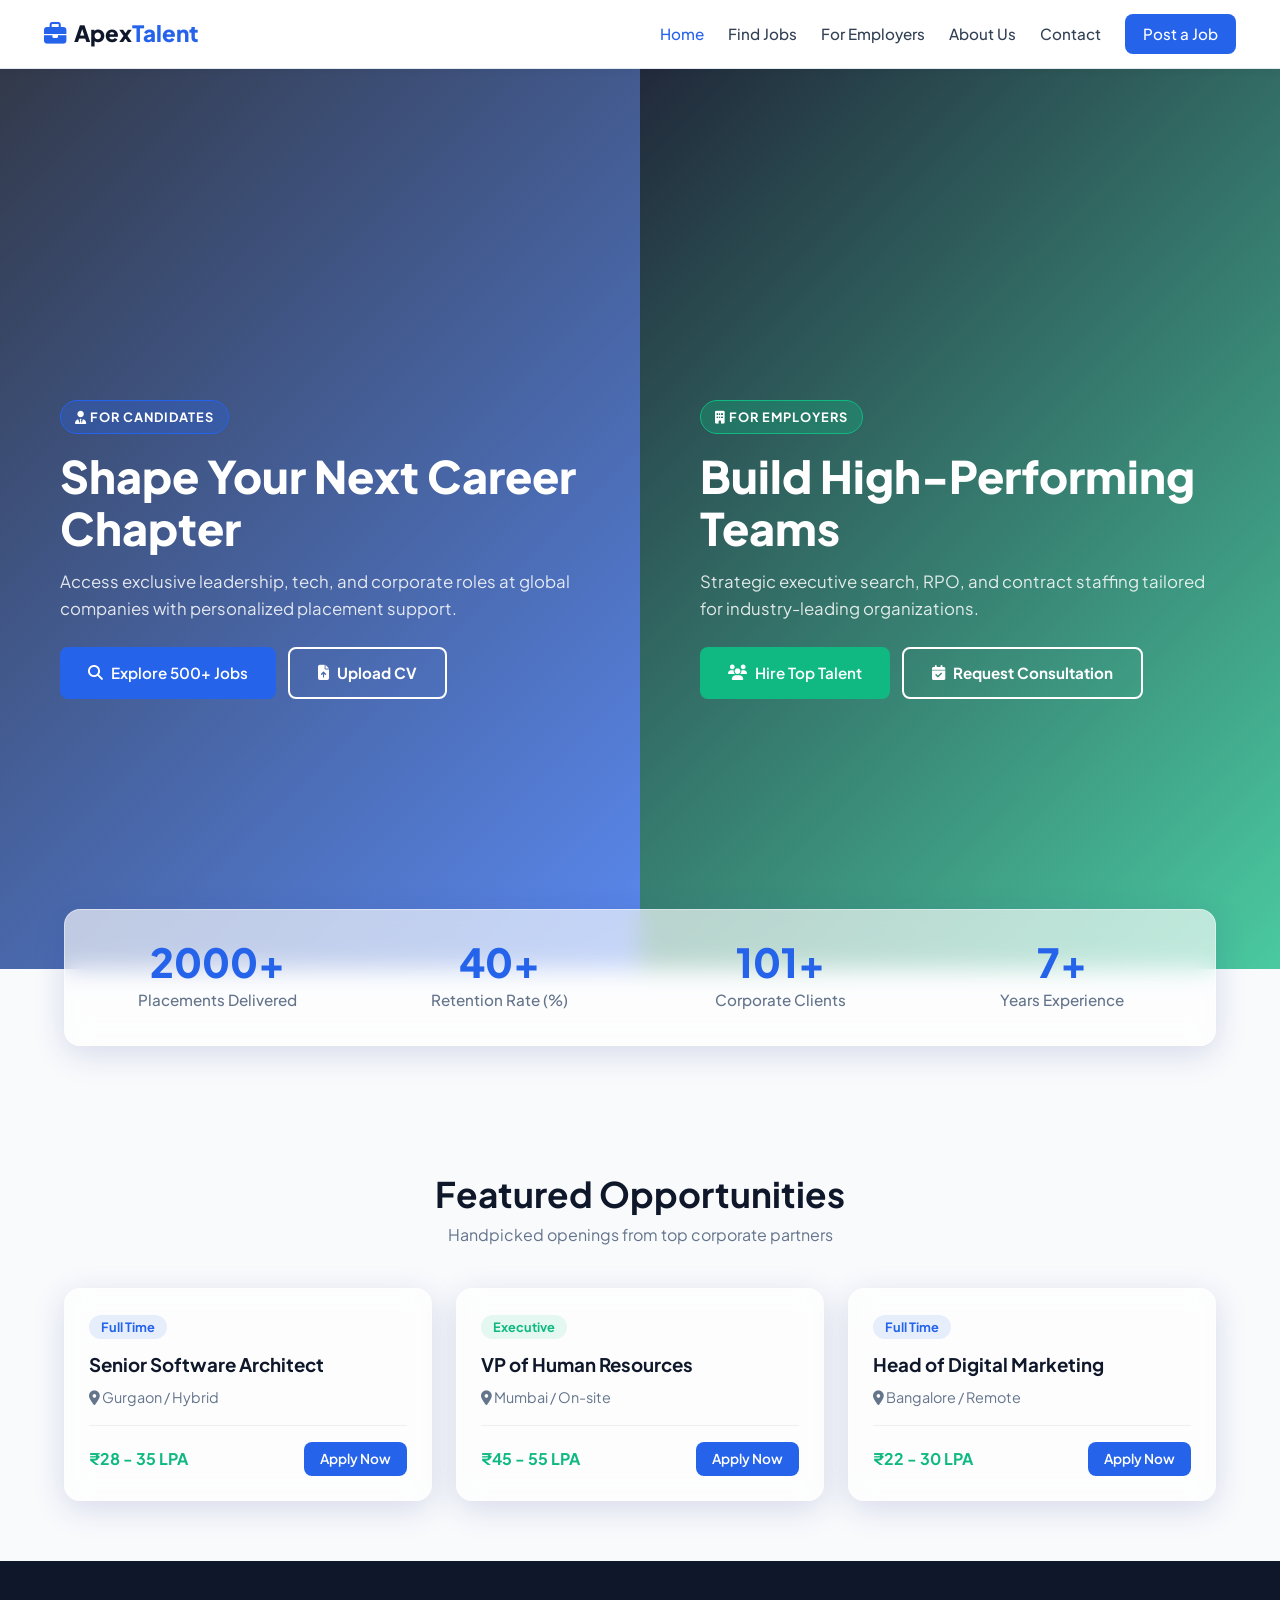
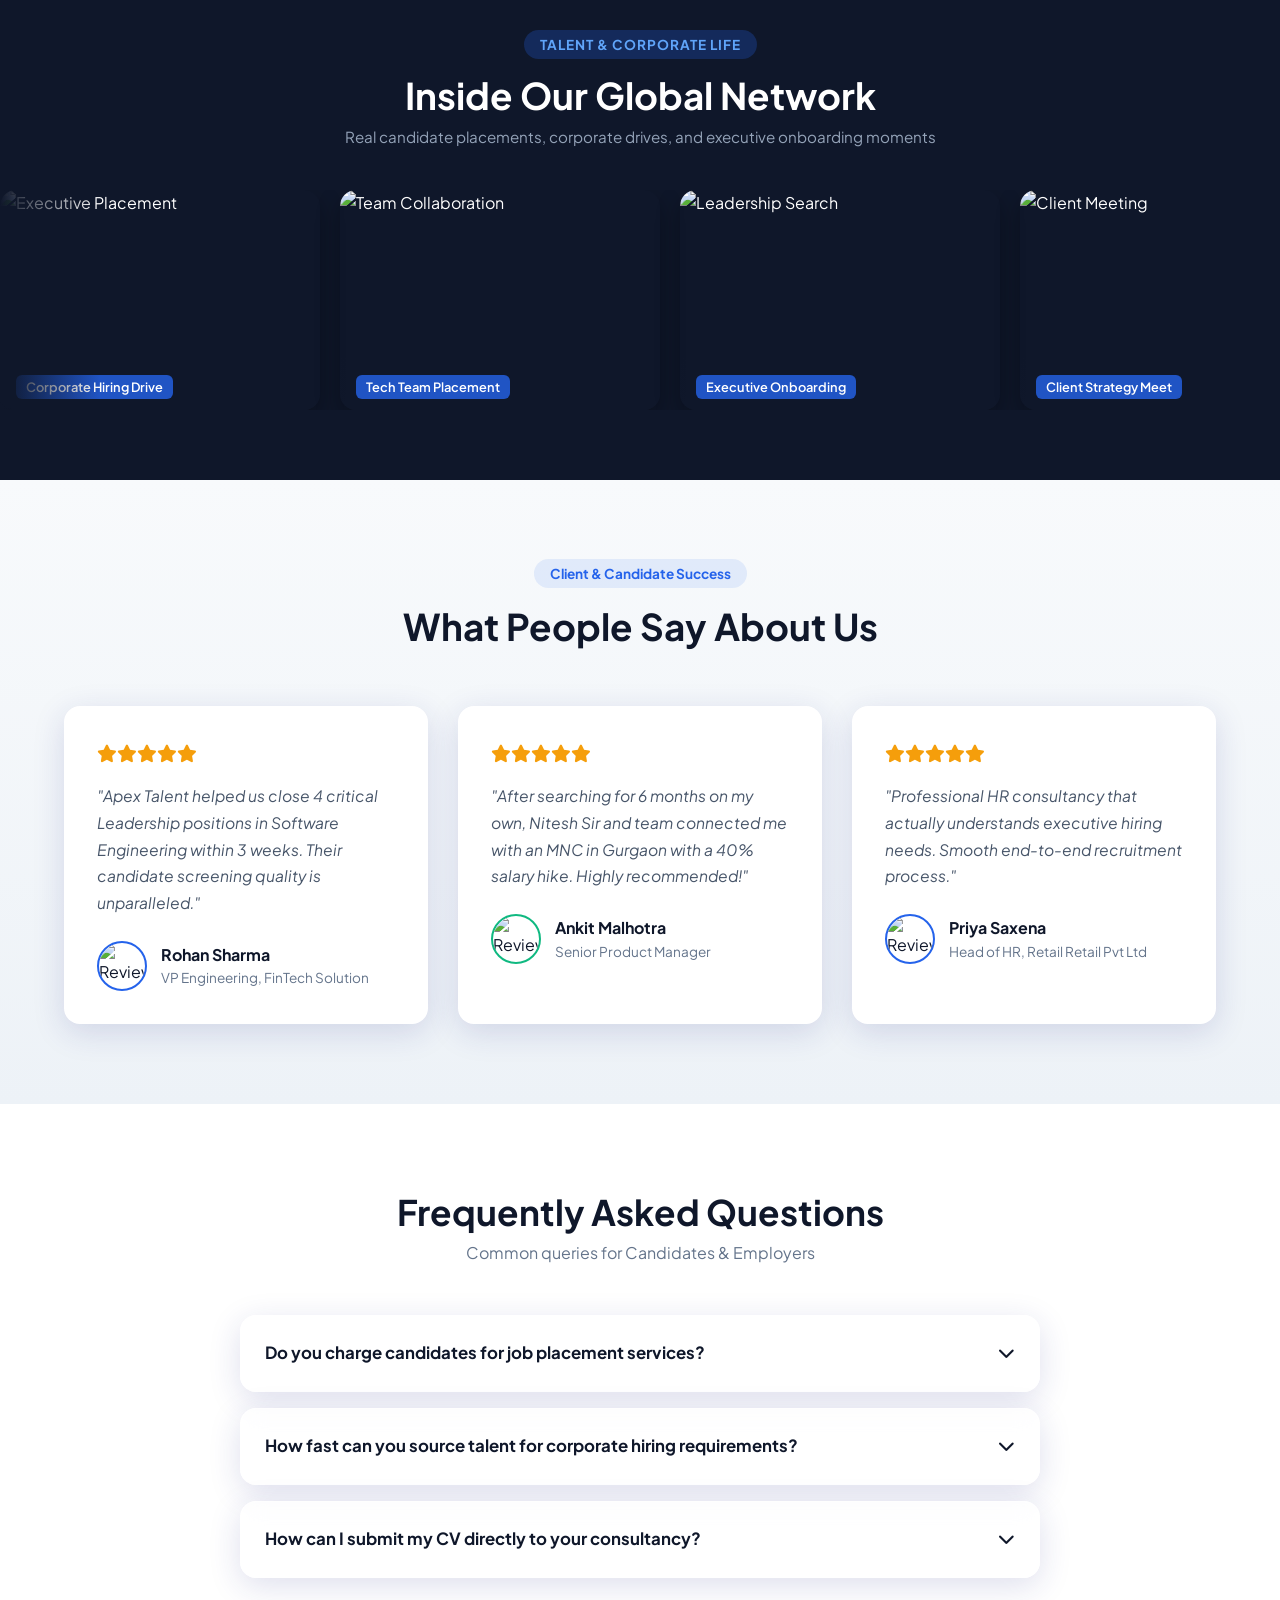
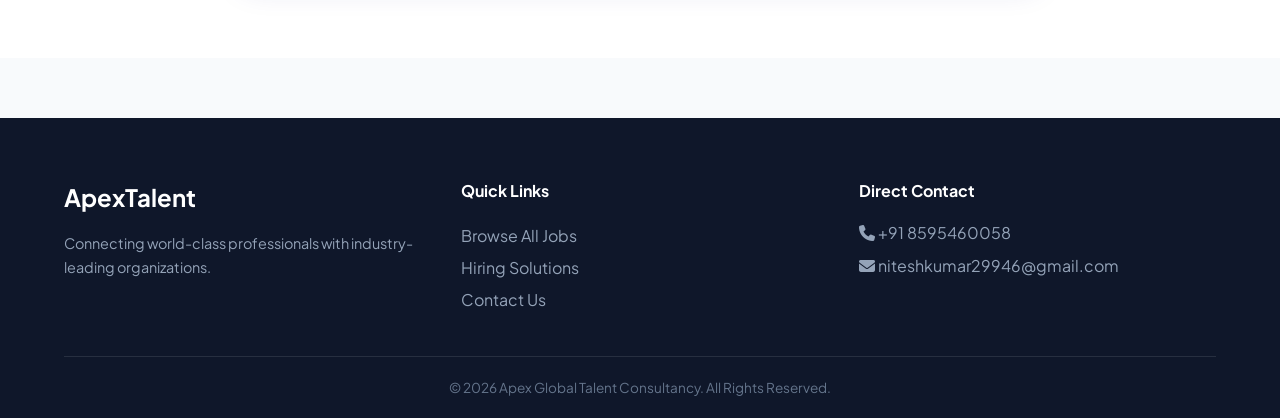
==== commit 6a9e092b: "intial commit" ====
--- a/index.html
+++ b/index.html
@@ -79,7 +79,7 @@
   </section>
 
   <!-- Live Animated Stats Bar -->
-  <section style="padding: 0 5%;">
+  <section style="padding: 0 5%; ">
     <div class="stats-bar glass-card">
       <div class="stat-item">
         <h2 class="counter" data-target="5000">0</h2>
--- a/style.css
+++ b/style.css
@@ -793,4 +793,131 @@
   .about-hero h1 { font-size: 2rem; }
   .about-hero p { font-size: 0.98rem; }
   .about-section { padding: 50px 5%; }
+}
+
+
+/* ==========================================================================
+   RESPONSIVE FIXES FOR FILTER FORM & CONSULTATION FORM
+   ========================================================================== */
+
+/* Prevent Horizontal Scrolling Page-wide */
+html, body {
+  overflow-x: hidden;
+  max-width: 100%;
+}
+
+/* Fix Glass Cards Container overflow */
+.glass-card, 
+.glass-card-dark {
+  max-width: 100% !important;
+  box-sizing: border-box !important;
+}
+
+/* Desktop & Mobile Input Sizing Safety */
+.glass-card form input,
+.glass-card form select,
+.glass-card form button,
+.glass-card-dark form input,
+.glass-card-dark form textarea,
+.glass-card-dark form button {
+  max-width: 100% !important;
+  box-sizing: border-box !important;
+}
+
+/* --------------------------------------------------------------------------
+   Media Queries: Mobile & Tablet Fixes (768px & below)
+   -------------------------------------------------------------------------- */
+@media screen and (max-width: 768px) {
+  
+  /* 1. Fix Filter Search Bar Overlap */
+  .glass-card {
+    padding: 16px !important;
+    margin-bottom: 24px !important;
+  }
+  
+  .glass-card form {
+    grid-template-columns: 1fr !important; /* Stack all inputs in single column */
+    gap: 12px !important;
+  }
+  
+  .glass-card form button {
+    height: 48px !important;
+    width: 100% !important;
+  }
+
+  /* 2. Fix Request Talent Consultation Form Overlap */
+  .glass-card-dark {
+    padding: 24px 16px !important;
+  }
+
+  .glass-card-dark form {
+    grid-template-columns: 1fr !important; /* Stack 2-column inputs into 1 column */
+    gap: 14px !important;
+  }
+
+  .glass-card-dark form textarea,
+  .glass-card-dark form button {
+    grid-column: span 1 !important; /* Reset full width span for single column */
+    width: 100% !important;
+  }
+}
+
+/* ==========================================================================
+   STATS BAR MOBILE RESPONSIVE FIX
+   ========================================================================== */
+
+.stats-bar {
+  display: grid !important;
+  grid-template-columns: repeat(auto-fit, minmax(180px, 1fr)) !important;
+  gap: 24px !important;
+  padding: 32px 24px !important;
+  text-align: center !important;
+}
+
+.stat-item {
+  display: flex !important;
+  flex-direction: column !important;
+  align-items: center !important;
+  justify-content: center !important;
+}
+
+.stat-item h2 {
+  font-size: 2.5rem !important;
+  font-weight: 800 !important;
+  color: #2563eb !important;
+  margin-bottom: 6px !important;
+  line-height: 1 !important;
+}
+
+.stat-item p {
+  font-size: 0.95rem !important;
+  color: #64748b !important;
+  margin: 0 !important;
+  font-weight: 500 !important;
+}
+
+/* Mobile Screen Specific (< 768px) */
+@media screen and (max-width: 768px) {
+  .stats-bar {
+    grid-template-columns: repeat(2, 1fr) !important; /* 2x2 Clean Grid on Mobile */
+    gap: 20px 12px !important;
+    padding: 24px 16px !important;
+    margin-top: 20px !important;
+  }
+
+  .stat-item h2 {
+    font-size: 1.8rem !important;
+  }
+
+  .stat-item p {
+    font-size: 0.85rem !important;
+  }
+}
+
+/* Extra Small Screens (< 400px) */
+@media screen and (max-width: 400px) {
+  .stats-bar {
+    grid-template-columns: 1fr !important; /* Single column stack */
+    gap: 16px !important;
+  }
 }
